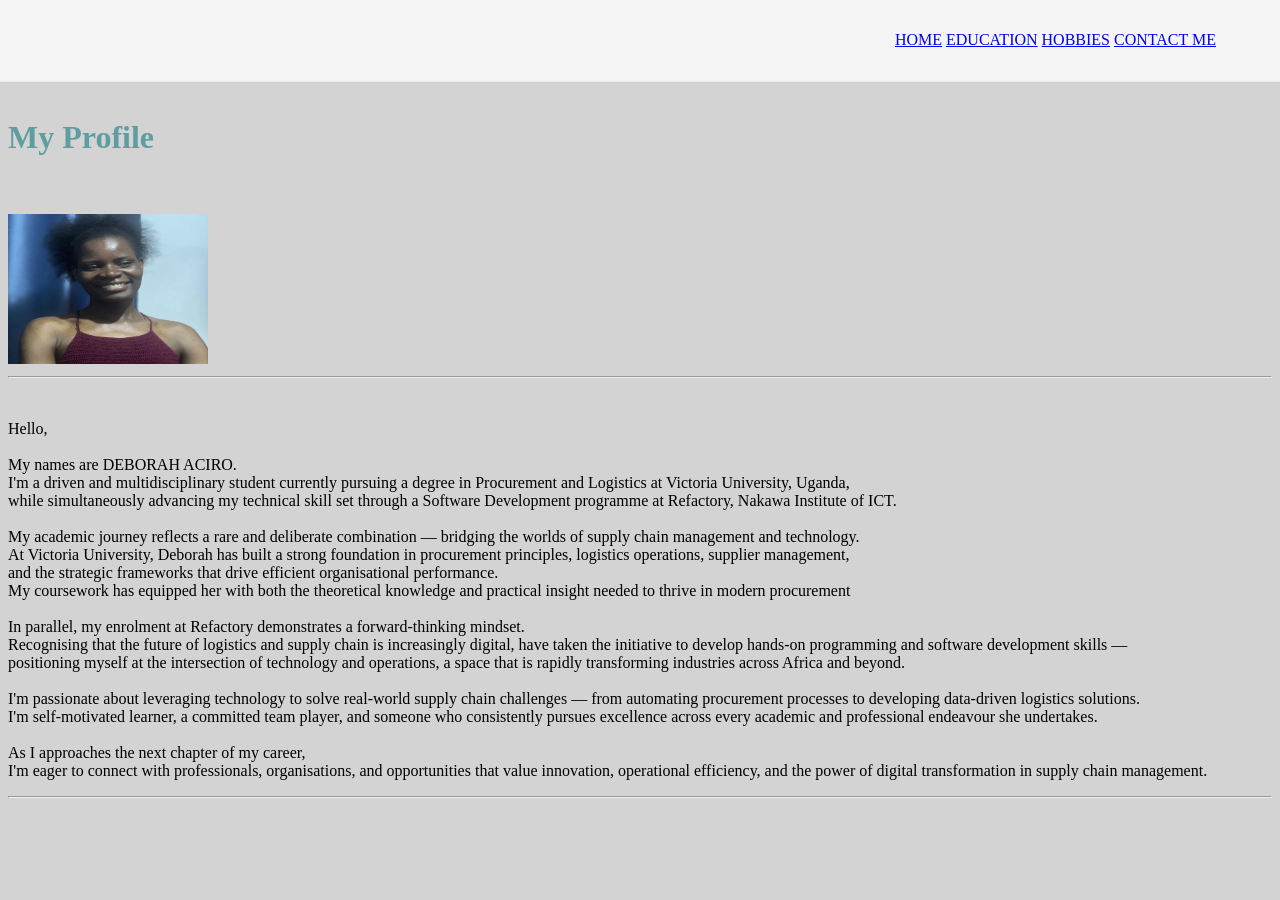
==== index.html @ 9c1e7da2 "My Profile" ====
<!DOCTYPE html>
<html lang="en">
<head>
    <meta charset="UTF-8">
    <meta name="viewport" content="width=device-width, initial-scale=1.0">
    <title>PROFILE</title>
    <link rel="stylesheet" href="profile.css">
    <style>
        /*---Basic reset---*/
        *,before*, after*{margin: 0.2rem;padding: 0;box-sizing:border
        }
:root {
    --gold: #C9A84C;
    --gold-light: #E8D49A;
    --gold-dark: #9A7830;
    --cream: #FAF7F2;
    --dark: #1A1713;
    --dark-2: #2D2920;
    --dark-3: #3F3A30;
    --muted: #9A9080;
    --white: #FFFFFF;
    --serif: 'Cormorant Garamond', Georgia, serif;
    --sans: 'DM Sans', system-ui, sans-serif;
    --transition: 0.35s cubic-bezier(0.4, 0, 0.2, 1);
  }
  html { scroll-behavior: smooth; }
        /*---Page turnover---*/
        body{
    background-color: lightgray;input{
        background: whitesmoke
    
    }
    
        
 }
 /*put*/
input
h1,
    h1{font-display: swap;color:cadetblue ;}
   P{ font-variant:"var"(--#1111) ;font-style: initial;align-content: normal; }



/*table*/
   table 
tr,
    th,td{
        color: darkgoldenrod;
         background: #1a2d1a;
   }
    ol,li{
        font-variant:"var"(--#1111) ;
        font-style: oblique;
    }
    
       


            

            
            /*nav*/
                

         nav {
    position: fixed; top: 0; left: 0; right: 0; z-index: 100;
    display: flex; align-items: center; justify-content: space-between;
    padding: 1.4rem 4rem;
    background: whitesmoke;
    backdrop-filter: blur(12px);
    border-bottom: 1px solid rgba(201,168,76,0.15);
    transition: padding var(--transition);
  }
  .nav-logo {
    font-family: var(--serif);
    font-size: 1.6rem;
    font-weight: 300;
    letter-spacing: 0.08em;
    color: var(--gold);
    text-decoration: none;
  }
  .nav-logo span { font-style: italic; }
  .nav-links { display: flex; gap: 2.4rem; list-style: none; }
  .nav-links a {
    font-size: 0.78rem;
    letter-spacing: 0.14em;
    text-transform: uppercase;
    color: var(--cream);
    text-decoration: none;
    opacity: 0.75;
    transition: opacity var(--transition);
  }
  .nav-links a:hover { opacity: 1; color: var(--gold); }
  .nav-cta {
    font-size: 0.75rem;
    letter-spacing: 0.12em;
    text-transform: uppercase;
    padding: 0.6rem 1.6rem;
    border: 1px solid var(--gold);
    color: var(--gold);
    background: transparent;
    cursor: pointer;
    text-decoration: none;
    transition: all var(--transition);
  }
  .nav-cta:hover { background: var(--gold); color: var(--dark); }

            
            /*message*/

.Message{
    width: 400px;
    height: 200px;
}
.email{
    width: 300px;
}
.name{
    width: 300px;
}
.submit-button{
    width:100px;
    
}

            

     
       

         
        </style>
</head>
<body>
    
    <!--NAVIGATION-->
    <!-- <nav>
        <div class="logo">MY PROFILE</div>
        <button class="nav-btn" onclick="scrollTo('#DEBZ')">SEE ME</button>
    </nav>-->
    <nav>
    
    
<br>
<br>
    <div>
        <!--divclass= "navbar">
            <div class="nav-container">
                <div class="logo">
                     MY PROFILE
                </div-->
        <div class="nav-link">
        <a href="index.html">HOME</a>
        <a href="educ.html">EDUCATION</a>
        <a href="hob.html">HOBBIES</a>
        <a href="Contac.html">CONTACT ME</a>
                                            <!--a href="https://facebook.com"target="_blank">facebook</a>
                                        <a href="https://Istagram.com"target="_blank">istagram</a>
                                   <a href="https://linkedin.com"target=_"blank">Lindedin</a>
                              <a href="https://Wechat.com"target=_"blank">wechat</a>
                          <a href="https://twitter.com"target="_blank" >twitter</a--!>

    </div>


<!--a href="profile.html">HOME</a>
<a href="educ.html">EDUCATION</a>
<a href="hob.html">HOBBIES</a>
<a href="Contac.html">CONTACT ME</a--->
    </nav>
    <br>
    <br>
    <br>
    <br>
    <br>
      <h1>My Profile </h1>
    <br>
    <br>
  <img class="image" src="zzzzzzz.jpeg" alt="">
  <hr>
         <br>
   <p>
        Hello,
        <br>
        <br>
        My names are DEBORAH ACIRO. <br>
        I'm a driven and multidisciplinary student currently pursuing a degree in Procurement and Logistics at Victoria University, Uganda, <br>
        while simultaneously advancing my technical skill set through a Software Development programme at Refactory, Nakawa Institute of ICT.
     <br>
 <br>

        My academic journey reflects a rare and deliberate combination — bridging the worlds of supply chain management and technology. <br>
        At Victoria University, Deborah has built a strong foundation in procurement principles, logistics operations, supplier management, <br>
        and the strategic frameworks that drive efficient organisational performance. <br>
        My coursework has equipped her with both the theoretical knowledge and practical insight needed to thrive in modern procurement
        
   <br>
 <br>

        In parallel, my enrolment at Refactory demonstrates a forward-thinking mindset. <br>
        Recognising that the future of logistics and supply chain is increasingly digital, have taken the initiative to develop hands-on programming and software development skills — <br>
        positioning myself at the intersection of technology and operations, a space that is rapidly transforming industries across Africa and beyond.
        <br>
        <br>

        I'm passionate about leveraging technology to solve real-world supply chain challenges — from automating procurement processes to developing data-driven logistics solutions. <br>
        I'm self-motivated learner, a committed team player, and someone who consistently pursues excellence across every academic and professional endeavour she undertakes.
        <br>
        <br>

        As I approaches the next chapter of my career, <br>
        I'm eager to connect with professionals, organisations, and opportunities that value innovation, operational efficiency, and the power of digital transformation in supply chain management.
        <hr>
<br>
<br>
<br>


         <!--h1>EDUCATIONAL BACKGROUND</h1>
         <br>

    <table border="1">

        <tr>
            <th>YEAR</th>
            
            <th>INSTITUTION</th>
            
            <th>AWARD</th>
        </tr>
        <tr>
            <td>2026 to date</td>
            
            <td>Victoria University</td>
            
            <td> Bacholar degree in Procurement and Logistics</td>
        </tr>
        <tr>
            <td>2023-2025</td>
            
            <td>Victoria University</td>
            
            <td>Post Graduate Diploma in Tourism and Hospitality</td>

        </tr>

    </table>
    <hr>
    <br>
    



<h1> Key Interests</h1>

<ol>
    <li>Supply Chain Digitalisation</li>
    <li>Procurement Automation</li>
    <li>Logistics Technology & Innovation</li>
    <li>Software Development for Business Solutions</li>
</ol>

<hr>
<br>D
<br>

<h1> HOBBIES</h1>

    <ol>
        <li>Watching movies</li>
        <li>Playing Games</li>
        <li>Coding</li>
        <li>Adventuring</li>
        <li>Singing</li>
        <li>Learning new skills</li>
        <li>Meeting new friends</li>

    </ol>

    <hr>
    <br>
    <br>

    <h1>Contact Me</h1>
    <br>
    <h2><i>Name <i></h2>
    <input class="name"type="text" placeholder="DEBORAH ACIRO" required>
    <br>
    <br>
    <h2><i>Emil Address</i></h2>
<input class="email" type="text" Placeholder="debbiedebrah43@gmail.com" required>
<br>
<br>
<h2><i>Message</i></h2>
<input class="Message"type="text">

<br>
<br>
<button type="submit"class="submit-btn">Send</button>
<br>
<br>
<h3>My Social Media Links</h3>

<br>
<br>
<footer>&copy;2026 Deborah Aciro. All Rights Reserved</footer>







    

    </p>


</body>
</html>
<div>
        <!--divclass= "navbar">
            <div class="nav-container">
                <div class="logo"">
                     MY PERSONAL PROFILE
                </div>
        <div class="nav-link">
        <a href="#profile.html">HOME</a>
        <a href="#educ.html">EDUCATION</a>
        <a href="#hob.html">HOBBIES</a>
        <a href="#Contac.html">CONTACT ME</a>


    </div>
    
</body>
</html>
---- profile.css ----
.image{
    width: 200px;
    height: 150px;

}
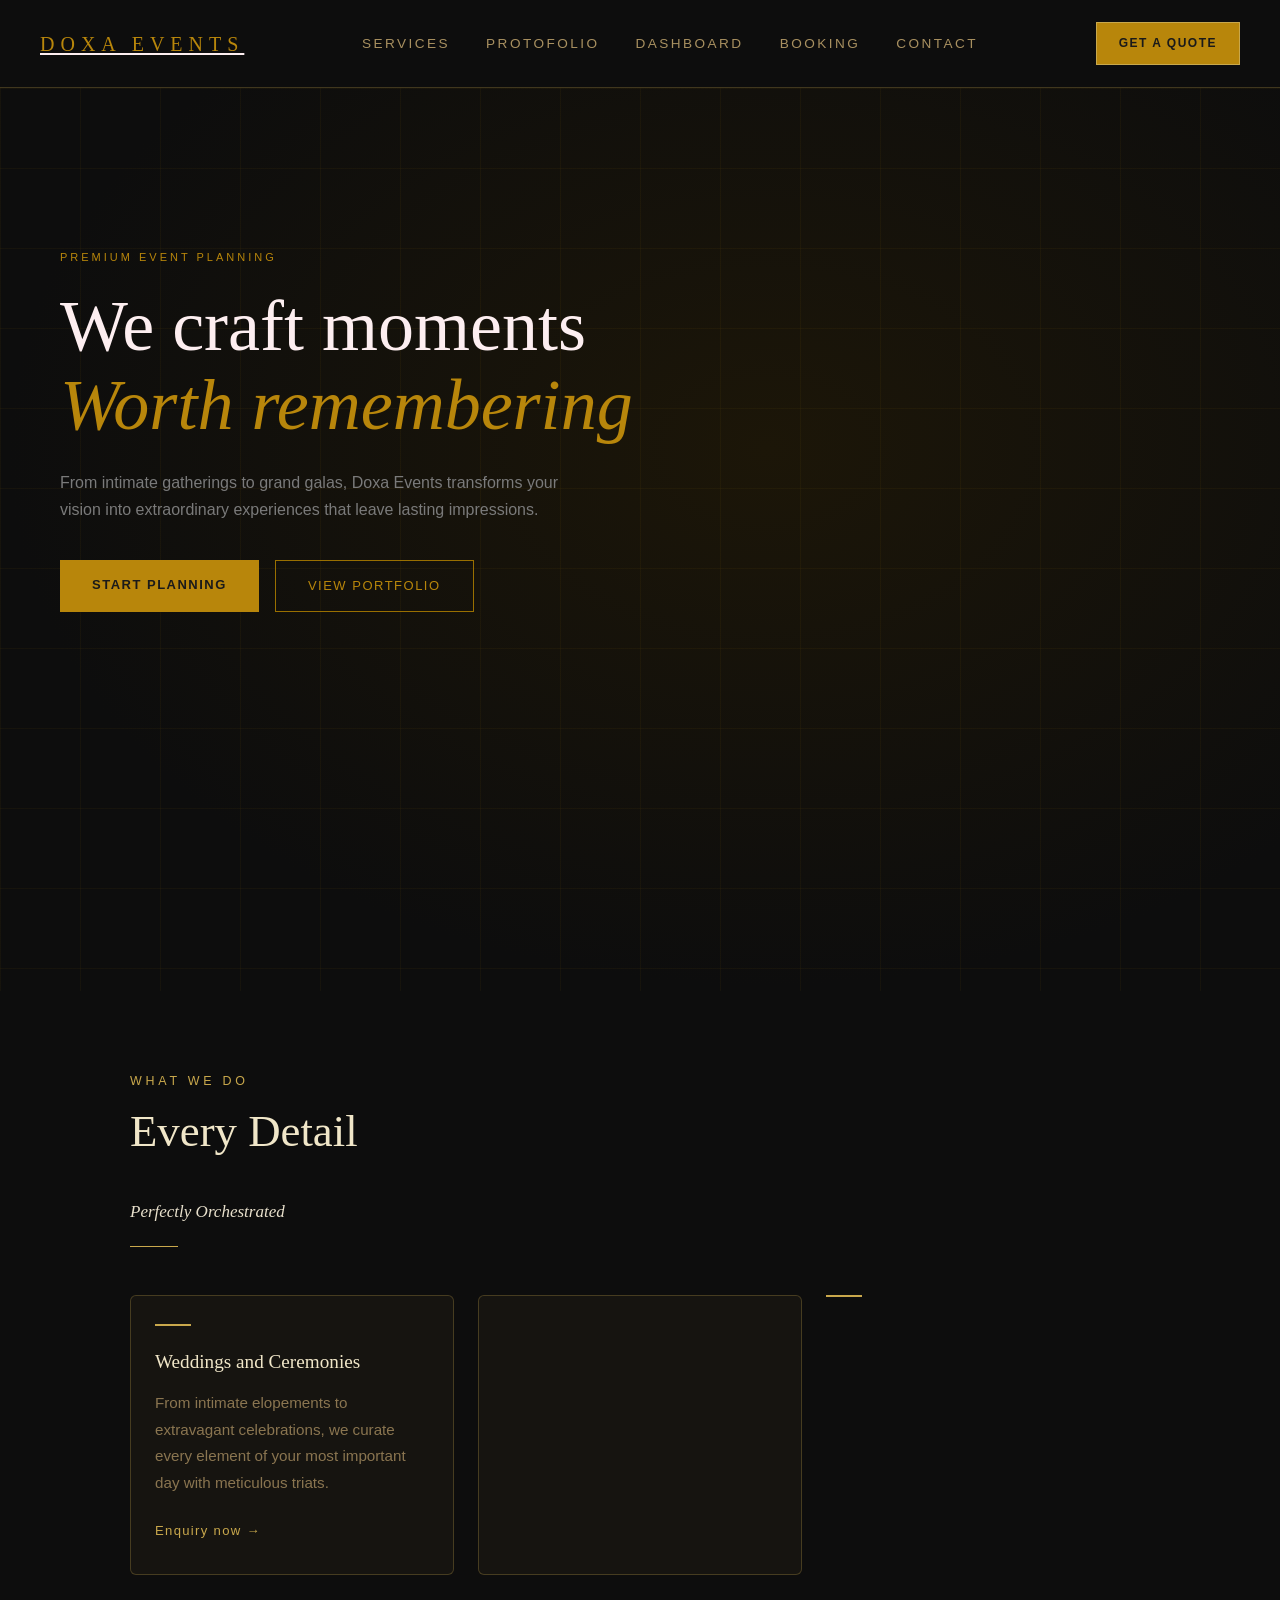
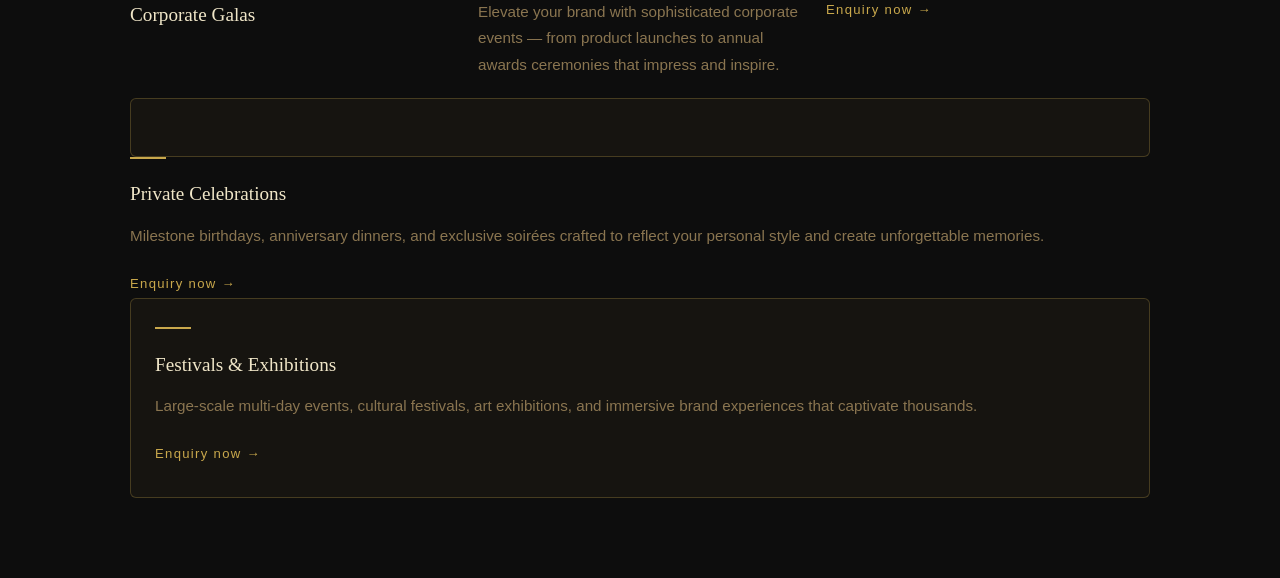
==== commit e84ad71d: "Renamed file" ====
--- a/index.html
+++ b/index.html
@@ -3,335 +3,434 @@
 <head>
     <meta charset="UTF-8">
     <meta name="viewport" content="width=device-width, initial-scale=1.0">
-    <title>PROFILE</title>
-    <link rel="stylesheet" href="profile.css">
+    <title>DOXA SOLUTION</title>
     <style>
-        /*---Basic reset---*/
-        *,before*, after*{margin: 0.2rem;padding: 0;box-sizing:border
-        }
-:root {
-    --gold: #C9A84C;
-    --gold-light: #E8D49A;
-    --gold-dark: #9A7830;
-    --cream: #FAF7F2;
-    --dark: #1A1713;
-    --dark-2: #2D2920;
-    --dark-3: #3F3A30;
-    --muted: #9A9080;
-    --white: #FFFFFF;
-    --serif: 'Cormorant Garamond', Georgia, serif;
-    --sans: 'DM Sans', system-ui, sans-serif;
-    --transition: 0.35s cubic-bezier(0.4, 0, 0.2, 1);
-  }
-  html { scroll-behavior: smooth; }
-        /*---Page turnover---*/
-        body{
-    background-color: lightgray;input{
-        background: whitesmoke
+     
+    /* ── Base ── */
+* { box-sizing: border-box; margin: 0; padding: 0; }
+
+body {
+  background: #0d0d0d;
+  font-family: Georgia, serif;
+  color: #e8e0cc;
+  font-size: 17px;
+  line-height: 1.7;
+}
+
+/* ── Nav ── */
+nav {
+  display: flex;
+  align-items: center;
+  justify-content: space-between;
+  padding: 1.4rem 2.5rem;
+  border-bottom: 1px solid #c9a84c44;
+  background: #0d0d0d;
+  position: sticky;
+  top: 0;
+  z-index: 100;
+}
+
+.nav-logo span { font-size: 1.25rem; letter-spacing: .3em; color: #c9a84c; }
+
+.nav-links { list-style: none; display: flex; gap: 2rem; }
+
+.nav-links a, .nav-cta {
+  text-decoration: none;
+  color: #a89060;
+  font-size: 0.85rem;
+  letter-spacing: .18em;
+  font-family: 'Segoe UI', sans-serif;
+  transition: color .2s;
+}
+
+.nav-links a:hover { color: #e8c96a; }
+
+.nav-cta {
+  padding: .55rem 1.4rem;
+  border: 1px solid #c9a84c;
+  color: #c9a84c;
+}
+
+.nav-cta:hover { background: #c9a84c; color: #0d0d0d; }
+
+/* ── Hero ── */
+#hero {
+  position: relative;
+  min-height: 100vh;
+  display: flex;
+  flex-direction: column;
+  justify-content: center;
+  padding: 6rem 2.5rem 4rem;
+  overflow: hidden;
+}
+
+.hero-bg {
+  position: absolute; inset: 0;
+  background: radial-gradient(ellipse at 60% 40%, #1c1608, #0d0d0d 70%);
+  z-index: 0;
+}
+
+.hero-grid {
+  position: absolute; inset: 0;
+  background-image:
+    linear-gradient(rgba(201,168,76,.05) 1px, transparent 1px),
+    linear-gradient(90deg, rgba(201,168,76,.05) 1px, transparent 1px);
+  background-size: 60px 60px;
+  z-index: 0;
+}
+
+.hero-eyebrow {
+  position: relative; z-index: 1;
+  font-size: .85rem; letter-spacing: .35em;
+  color: #c9a84c; text-transform: uppercase;
+  font-family: 'Segoe UI', sans-serif;
+  margin-bottom: 1.2rem;
+}
+
+.hero-title {
+  position: relative; z-index: 1;
+  font-size: clamp(2.8rem, 6vw, 5rem);
+  font-weight: 400; color: #f0e6c8;
+  line-height: 1.15; margin-bottom: 1.5rem;
+}
+
+.hero-title em { display: block; color: #c9a84c; font-style: italic; }
+
+.hero-sub {
+  position: relative; z-index: 1;
+  font-size: 1.15rem; color: #b0a080;
+  max-width: 560px; margin-bottom: 2.5rem;
+  font-family: 'Segoe UI', sans-serif;
+}
+
+.hero-action {
+  position: relative; z-index: 1;
+  display: flex; gap: 1.2rem;
+  flex-wrap: wrap; margin-bottom: 3rem;
+}
+
+/* ── Buttons ── */
+.btn-primary, .btn-outline {
+  display: inline-block;
+  padding: .8rem 2rem;
+  font-size: .85rem; letter-spacing: .18em;
+  font-family: 'Segoe UI', sans-serif;
+  text-decoration: none;
+  transition: background .25s, color .25s;
+}
+
+.btn-primary { background: #c9a84c; color: #0d0d0d; }
+.btn-primary:hover { background: #e8c96a; }
+
+.btn-outline { border: 1px solid #c9a84c; color: #c9a84c; }
+.btn-outline:hover { background: #c9a84c; color: #0d0d0d; }
+
+
+/* ── Services ── */
+#services { padding: 5rem 2.5rem; max-width: 1100px; margin: 0 auto; }
+
+.services-header { margin-bottom: 3rem; }
+
+.section-tag {
+  font-size: .78rem; letter-spacing: .3em;
+  color: #c9a84c; text-transform: uppercase;
+  font-family: 'Segoe UI', sans-serif;
+}
+
+.section-title { font-size: 2.8rem; font-weight: 400; color: #f0e6c8; }
+.section-title em { color: #c9a84c; font-style: italic; }
+
+.divider { width: 48px; height: 1px; background: #c9a84c; margin: 1.2rem 0; }
+
+.services-grid {
+  display: grid;
+  grid-template-columns: repeat(auto-fit, minmax(240px, 1fr));
+  gap: 1.5rem;
+}
+
+.service-card {
+  border: 1px solid #c9a84c44;
+  border-radius: 6px; padding: 1.8rem 1.5rem;
+  background: #161410; cursor: pointer;
+  transition: border-color .25s, transform .2s;
+}
+
+.service-card:hover { border-color: #c9a84c; transform: translateY(-4px); }
+
+.service-icon { display: block; width: 36px; height: 2px; background: #c9a84c; margin-bottom: 1.2rem; }
+
+.service-name { font-size: 1.2rem; color: #f0e6c8; font-weight: 400; margin-bottom: .75rem; }
+
+.service-desc { font-size: .95rem; color: #8a7550; font-family: 'Segoe UI', sans-serif; line-height: 1.75; margin-bottom: 1.2rem; }
+
+.service-link { font-size: .82rem; color: #c9a84c; text-decoration: none; letter-spacing: .1em; font-family: 'Segoe UI', sans-serif; }
+.service-link:hover { color: #e8c96a; }
+  
+/*navigation bar*/
+.nav{
+  position: fixed;
+  width: 100px;
+  z-index: index 100;
+  display: flex;
+  align-items: center;
+  justify-content: space-between;
+  padding: 16px 60px;
+  background-color: rgba(10, 10, 10, 0.95);
+  border-bottom: 1px solid #2a2a2a;
+}
+.nav-logo{
+  font-family:'playfair display',serif;
+  font-size: 22px;
+  font-weight: 700px;
+  color:#fdeef0 ;
+}
+.nav-logo span {
+  color: #B8860B; }
+
+  .nav-links {
+  display: flex;
+  gap: 36px;
+}
+  nav-links a {
+  font-size: 12px;
+  font-weight: 500;
+  letter-spacing: 2px;
+  text-transform: uppercase;
+  color: #5a5a5a;
+}
+
+.nav-links a:hover {
+  color: #996F00;
+}
+
+.nav-cta {
+  font-size: 12px;
+  font-weight: 600;
+  letter-spacing: 1.5px;
+  text-transform: uppercase;
+  background-color: #B8860B;
+  color: #1a1a1a;
+  padding: 10px 22px;
+}
+
+.nav-cta:hover {
+  background-color: #996F00;
+}
+
+/*BUTTON */
+.btn-primary {
+  display: flow-root;
+  padding: 14px 32px;
+  background-color: #B8860B;
+  color: #1a1a1a;
+  font-size: 13px;
+  font-weight: 600;
+  letter-spacing: 1.5px;
+  text-transform: uppercase;
+  border: none;
+  cursor: pointer;
+}
+
+.btn-primary:hover {
+  background-color: #996F00;
+}
+
+.btn-outline {
+  display: inline-block;
+  padding: 14px 32px;
+  border: 1px solid #996F00;
+  color: #B8860B;
+  font-size: 13px;
+  font-weight: 500;
+  letter-spacing: 1.5px;
+  text-transform: uppercase;
+  background-color: transparent;
+  cursor: pointer;
+}
+
+.btn-outline:hover {
+  background-color: #996F00;
+  color: #1a1a1a;
+}
+
+/* HERO SECTION */
+#hero {
+  min-height: 50vh;
+  display: flex;
+  flex-direction: column;
+  justify-content: center;
+  padding: 160px 60px 80px;
+  position: relative;
+  overflow: hidden;
+}
+
+.hero-bg {
+  position: absolute;
+  width: 100%;
+  height: 100%;
+  background: radial-gradient(ellipse at 70% 50%, transparent 60%);
+  pointer-events: none;
+}
+
+.hero-grid {
+  position: absolute;
+  width: 100%;
+  height: 100%;
+  background-image:
+    linear-gradient(rgba(184, 134, 11, 0.06) 1px, transparent 1px),
+    linear-gradient(90deg, rgba(184, 134, 11, 0.06) 1px, transparent 1px);
+  background-size: 80px 80px;
+}
+
+.hero-eyebrow {
+  font-size: 11px;
+  font-weight: 500;
+  letter-spacing: 3px;
+  text-transform: uppercase;
+  color: #B8860B;
+  margin-bottom: 20px;
+  position: relative;
+  z-index: 2;
+}
+
+.hero-title {
+  font-family: 'Playfair Display', serif;
+  font-size: 72px;
+  font-weight: 400;
+  line-height: 1.1;
+  color: #fdeef0;
+  max-width: 600px;
+  margin-bottom: 24px;
+  position: relative;
+  z-index: 2;
+}
+
+.hero-title em {
+  display: block;
+  font-style: italic;
+  color: #B8860B;
+}
+
+.hero-sub {
+  font-size: 16px;
+  color: #7a7a7a;
+  max-width: 520px;
+  margin-bottom: 36px;
+  position: relative;
+  z-index: 2;
+}
+
+.hero-action {
+  display: flex;
+  gap: 16px;
+  flex-wrap: wrap;
+  margin-bottom: 60px;
+  position: relative;
+  z-index: 2;
+}
+
+.stat-num {
+  display: inline-block;
+  font-family: 'Playfair Display', serif;
+  font-size: 36px;
+  font-weight: 700;
+  color: #e0e0e0;
+  margin-right: 6px;
+}
+
+.stat-label {
+  display: inline-block;
+  font-size: 11px;
+  letter-spacing: 1.5px;
+  text-transform: uppercase;
+  color: #5a5a5a;
+  margin-right: 40px;
+  vertical-align: middle; }
+
     
-    }
-    
-        
- }
- /*put*/
-input
-h1,
-    h1{font-display: swap;color:cadetblue ;}
-   P{ font-variant:"var"(--#1111) ;font-style: initial;align-content: normal; }
-
-
-
-/*table*/
-   table 
-tr,
-    th,td{
-        color: darkgoldenrod;
-         background: #1a2d1a;
-   }
-    ol,li{
-        font-variant:"var"(--#1111) ;
-        font-style: oblique;
-    }
-    
-       
-
-
-            
-
-            
-            /*nav*/
-                
-
-         nav {
-    position: fixed; top: 0; left: 0; right: 0; z-index: 100;
-    display: flex; align-items: center; justify-content: space-between;
-    padding: 1.4rem 4rem;
-    background: whitesmoke;
-    backdrop-filter: blur(12px);
-    border-bottom: 1px solid rgba(201,168,76,0.15);
-    transition: padding var(--transition);
-  }
-  .nav-logo {
-    font-family: var(--serif);
-    font-size: 1.6rem;
-    font-weight: 300;
-    letter-spacing: 0.08em;
-    color: var(--gold);
-    text-decoration: none;
-  }
-  .nav-logo span { font-style: italic; }
-  .nav-links { display: flex; gap: 2.4rem; list-style: none; }
-  .nav-links a {
-    font-size: 0.78rem;
-    letter-spacing: 0.14em;
-    text-transform: uppercase;
-    color: var(--cream);
-    text-decoration: none;
-    opacity: 0.75;
-    transition: opacity var(--transition);
-  }
-  .nav-links a:hover { opacity: 1; color: var(--gold); }
-  .nav-cta {
-    font-size: 0.75rem;
-    letter-spacing: 0.12em;
-    text-transform: uppercase;
-    padding: 0.6rem 1.6rem;
-    border: 1px solid var(--gold);
-    color: var(--gold);
-    background: transparent;
-    cursor: pointer;
-    text-decoration: none;
-    transition: all var(--transition);
-  }
-  .nav-cta:hover { background: var(--gold); color: var(--dark); }
-
-            
-            /*message*/
-
-.Message{
-    width: 400px;
-    height: 200px;
-}
-.email{
-    width: 300px;
-}
-.name{
-    width: 300px;
-}
-.submit-button{
-    width:100px;
-    
-}
-
-            
-
-     
-       
-
-         
-        </style>
+    </style> 
+  
 </head>
 <body>
-    
-    <!--NAVIGATION-->
-    <!-- <nav>
-        <div class="logo">MY PROFILE</div>
-        <button class="nav-btn" onclick="scrollTo('#DEBZ')">SEE ME</button>
-    </nav>-->
-    <nav>
-    
-    
-<br>
-<br>
-    <div>
-        <!--divclass= "navbar">
-            <div class="nav-container">
-                <div class="logo">
-                     MY PROFILE
-                </div-->
-        <div class="nav-link">
-        <a href="index.html">HOME</a>
-        <a href="educ.html">EDUCATION</a>
-        <a href="hob.html">HOBBIES</a>
-        <a href="Contac.html">CONTACT ME</a>
-                                            <!--a href="https://facebook.com"target="_blank">facebook</a>
-                                        <a href="https://Istagram.com"target="_blank">istagram</a>
-                                   <a href="https://linkedin.com"target=_"blank">Lindedin</a>
-                              <a href="https://Wechat.com"target=_"blank">wechat</a>
-                          <a href="https://twitter.com"target="_blank" >twitter</a--!>
-
-    </div>
-
-
-<!--a href="profile.html">HOME</a>
-<a href="educ.html">EDUCATION</a>
-<a href="hob.html">HOBBIES</a>
-<a href="Contac.html">CONTACT ME</a--->
-    </nav>
-    <br>
-    <br>
-    <br>
-    <br>
-    <br>
-      <h1>My Profile </h1>
-    <br>
-    <br>
-  <img class="image" src="zzzzzzz.jpeg" alt="">
-  <hr>
-         <br>
-   <p>
-        Hello,
-        <br>
-        <br>
-        My names are DEBORAH ACIRO. <br>
-        I'm a driven and multidisciplinary student currently pursuing a degree in Procurement and Logistics at Victoria University, Uganda, <br>
-        while simultaneously advancing my technical skill set through a Software Development programme at Refactory, Nakawa Institute of ICT.
-     <br>
- <br>
-
-        My academic journey reflects a rare and deliberate combination — bridging the worlds of supply chain management and technology. <br>
-        At Victoria University, Deborah has built a strong foundation in procurement principles, logistics operations, supplier management, <br>
-        and the strategic frameworks that drive efficient organisational performance. <br>
-        My coursework has equipped her with both the theoretical knowledge and practical insight needed to thrive in modern procurement
-        
-   <br>
- <br>
-
-        In parallel, my enrolment at Refactory demonstrates a forward-thinking mindset. <br>
-        Recognising that the future of logistics and supply chain is increasingly digital, have taken the initiative to develop hands-on programming and software development skills — <br>
-        positioning myself at the intersection of technology and operations, a space that is rapidly transforming industries across Africa and beyond.
-        <br>
-        <br>
-
-        I'm passionate about leveraging technology to solve real-world supply chain challenges — from automating procurement processes to developing data-driven logistics solutions. <br>
-        I'm self-motivated learner, a committed team player, and someone who consistently pursues excellence across every academic and professional endeavour she undertakes.
-        <br>
-        <br>
-
-        As I approaches the next chapter of my career, <br>
-        I'm eager to connect with professionals, organisations, and opportunities that value innovation, operational efficiency, and the power of digital transformation in supply chain management.
-        <hr>
-<br>
-<br>
-<br>
-
-
-         <!--h1>EDUCATIONAL BACKGROUND</h1>
-         <br>
-
-    <table border="1">
-
-        <tr>
-            <th>YEAR</th>
-            
-            <th>INSTITUTION</th>
-            
-            <th>AWARD</th>
-        </tr>
-        <tr>
-            <td>2026 to date</td>
-            
-            <td>Victoria University</td>
-            
-            <td> Bacholar degree in Procurement and Logistics</td>
-        </tr>
-        <tr>
-            <td>2023-2025</td>
-            
-            <td>Victoria University</td>
-            
-            <td>Post Graduate Diploma in Tourism and Hospitality</td>
-
-        </tr>
-
-    </table>
-    <hr>
-    <br>
-    
-
-
-
-<h1> Key Interests</h1>
-
-<ol>
-    <li>Supply Chain Digitalisation</li>
-    <li>Procurement Automation</li>
-    <li>Logistics Technology & Innovation</li>
-    <li>Software Development for Business Solutions</li>
-</ol>
-
-<hr>
-<br>D
-<br>
-
-<h1> HOBBIES</h1>
-
-    <ol>
-        <li>Watching movies</li>
-        <li>Playing Games</li>
-        <li>Coding</li>
-        <li>Adventuring</li>
-        <li>Singing</li>
-        <li>Learning new skills</li>
-        <li>Meeting new friends</li>
-
-    </ol>
-
-    <hr>
-    <br>
-    <br>
-
-    <h1>Contact Me</h1>
-    <br>
-    <h2><i>Name <i></h2>
-    <input class="name"type="text" placeholder="DEBORAH ACIRO" required>
-    <br>
-    <br>
-    <h2><i>Emil Address</i></h2>
-<input class="email" type="text" Placeholder="debbiedebrah43@gmail.com" required>
-<br>
-<br>
-<h2><i>Message</i></h2>
-<input class="Message"type="text">
-
-<br>
-<br>
-<button type="submit"class="submit-btn">Send</button>
-<br>
-<br>
-<h3>My Social Media Links</h3>
-
-<br>
-<br>
-<footer>&copy;2026 Deborah Aciro. All Rights Reserved</footer>
-
-
-
-
-
-
-
-    
-
-    </p>
-
-
-</body>
-</html>
-<div>
-        <!--divclass= "navbar">
-            <div class="nav-container">
-                <div class="logo"">
-                     MY PERSONAL PROFILE
-                </div>
-        <div class="nav-link">
-        <a href="#profile.html">HOME</a>
-        <a href="#educ.html">EDUCATION</a>
-        <a href="#hob.html">HOBBIES</a>
-        <a href="#Contac.html">CONTACT ME</a>
-
-
-    </div>
+<nav>
+  <a href="#" class="nav-logo"><span>DOXA EVENTS</span></a>
+  <ul class="nav-links">
+    <li><a href="index.html">SERVICES</a></li>
+    <li><a href="Showcase.html">PROTOFOLIO</a></li>
+    <li><a href="dashboard.html">DASHBOARD</a></li>
+    <li><a href="bookings.html">BOOKING</a></li>
+        <li> <a href="contact.html">CONTACT</a></li>
+    </a></li>
+  </ul>
+  <a href="#booking" class="nav-cta">Get a Quote</a>
+</nav>
+
+<!-- HERO -->
+<section id="hero">
+  <div class="hero-bg"></div>
+  <div class="hero-grid"></div>
+  <p class="hero-eyebrow"> Premium event Planning</p>
+  <h1 class="hero-title">
+    We craft moments
+    <em>Worth remembering</em>
+</h1>
+
+<p class="hero-sub">From intimate gatherings to grand galas, Doxa Events transforms your vision into extraordinary experiences that leave lasting impressions. </p>
+<div class="hero-action">
+
+    <a href="bookings.html" class="btn-primary">Start Planning</a>
+
+    <a href="Showcase.html"class="btn-outline">view Portfolio</a>
+</div>
+
+<div class="stat-num"> 120+</div> <div class="stat-label"> Events Executed</div>
+<div class="stat-num">60+</div> <div class="stat-label">Client Satisfaction</div>
+<div class="stat-num">2</div> <div class="stat-label"> Years of Excellence</div>
+</section>
+
+<!--section-->
+<section id="services">
+  <div class="services-header reveal">
+    <p class="section-tag"> WHAT WE DO</p>
+    <h2 class="section-title">Every Detail</h2> <br><em> Perfectly Orchestrated</em>
+    <div class="divider"></div>
+
+</div>
+<div class="services-grid reveal">
+  <div class="service-card onclick"="document.getElementById('booking').scrollIntoView({behavior:smooth})">
+  <span class="service-icon"></span>
+  <h3 class="service-name">Weddings and Ceremonies</h3>
+  <p class="service-desc">From intimate elopements to extravagant celebrations, we curate every element of your most important day with meticulous triats.</p>
+  <a class="service-link" href="#booking">Enquiry now →</a>
+</div>
+                                                            <div class="service-card onclick"="document.getElementById('booking').scrollIntoView({behavior:smooth})"></div>
+                                                           <span class="service-icon"></span>
+                                                          <h3 class="service-name"> Corporate Galas</h3>
+                                                       <p class="service-desc">Elevate your brand with sophisticated corporate events — from product launches to annual awards ceremonies that impress and inspire.</p>
+                                                    <a class="service-link" href="#booking">Enquiry now →</a> </div>
+
+                                              <div class="service-card onclick"="document.getElementById('booking').scrollIntoView({behavior:smooth})"></div>
+                                               <span class="service-icon"></span>
+                                               <h3 class="service-name">Private Celebrations</h3>
+                                               <p class="service-desc">Milestone birthdays, anniversary dinners, and exclusive soirées crafted to reflect your personal style and create unforgettable memories.</p>
+                                             <a class="service-link" href="#bookings">Enquiry now →</a>
+
+
+                                        <div class="service-card onclick"="document.getElementById('bookin').scrollIntoView({behavior:smooth})">      
+                                       <span class="service-icon"></span>
+                                    <h3 class="service-name">Festivals & Exhibitions</h3>
+                                   <p class="service-desc">Large-scale multi-day events, cultural festivals, art exhibitions, and immersive brand experiences that captivate thousands.</p>
+                                <a class="service-link" href="#booking">Enquiry now →</a> </div>
+</div>
+
+</section>
+
+
+<!link rel="stylesheet" href="explore my services" target=_blank >
+
+
+
+
     
 </body>
 </html>
